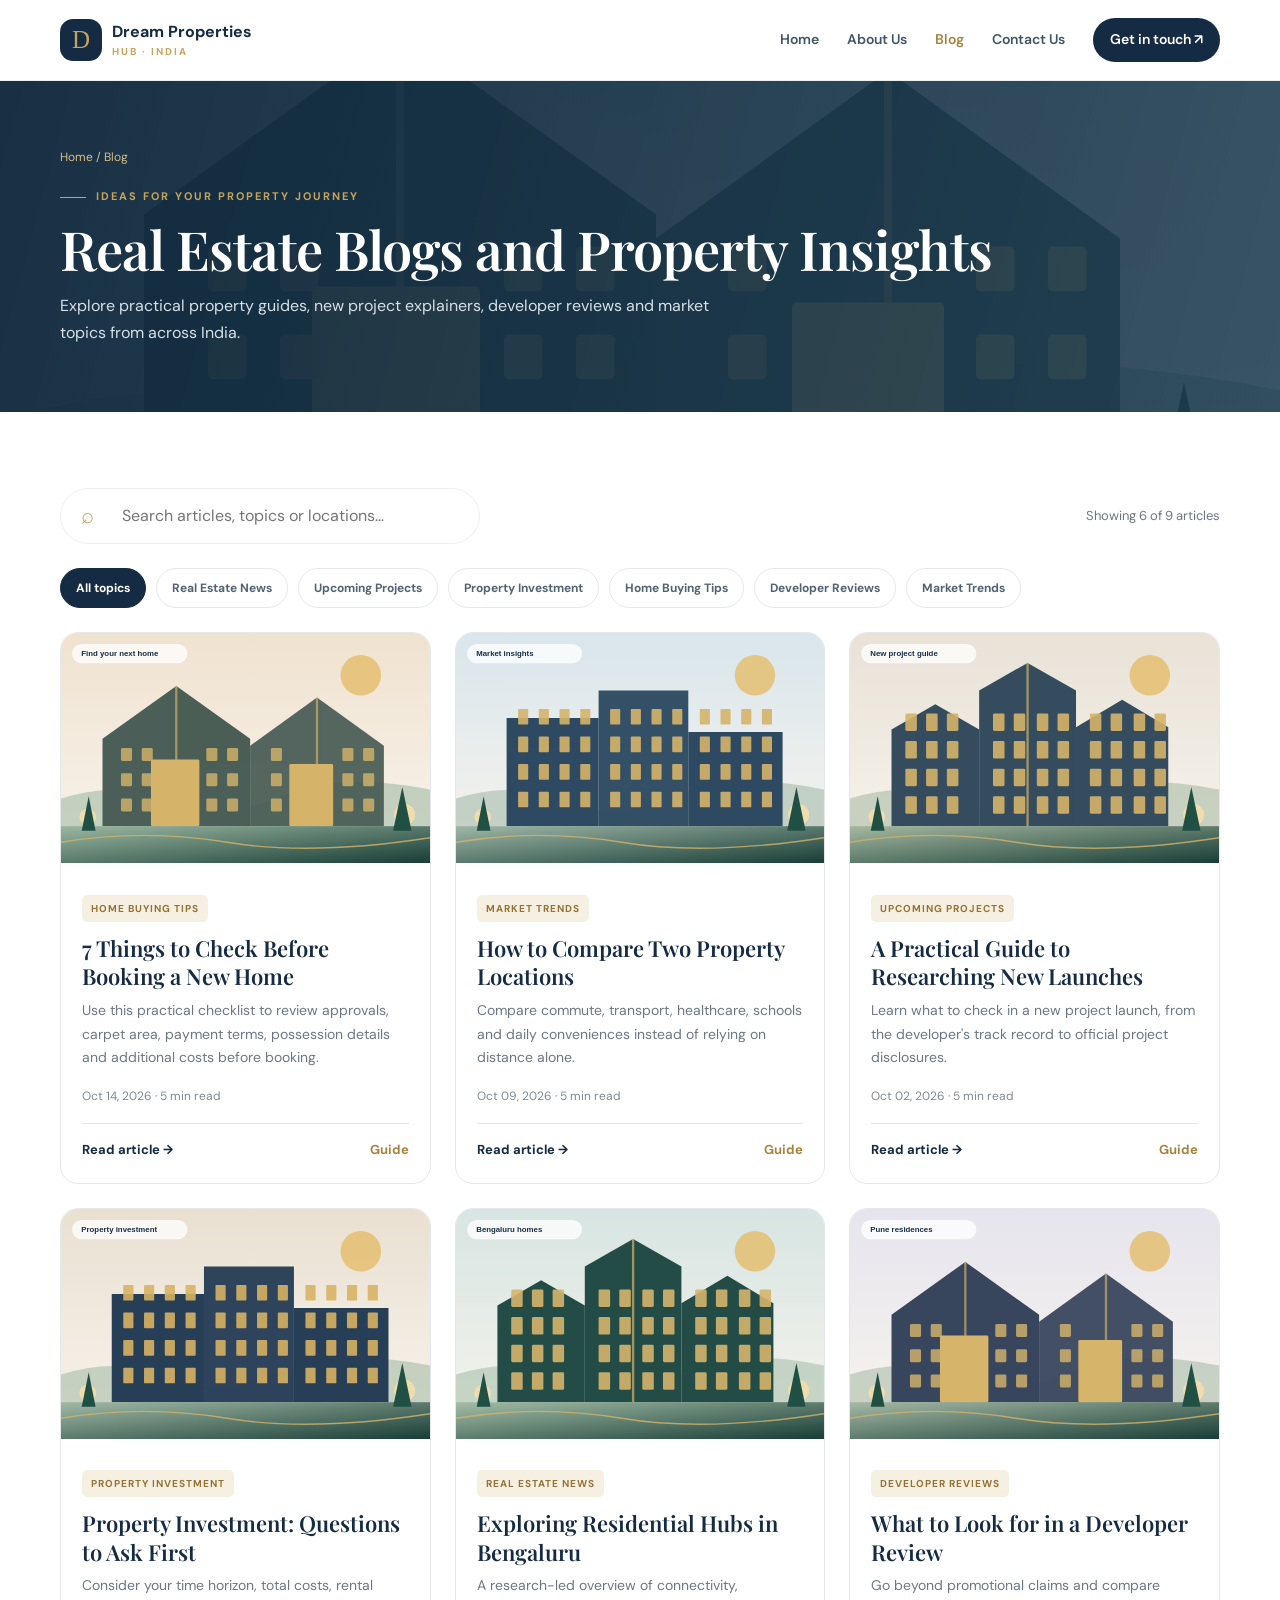
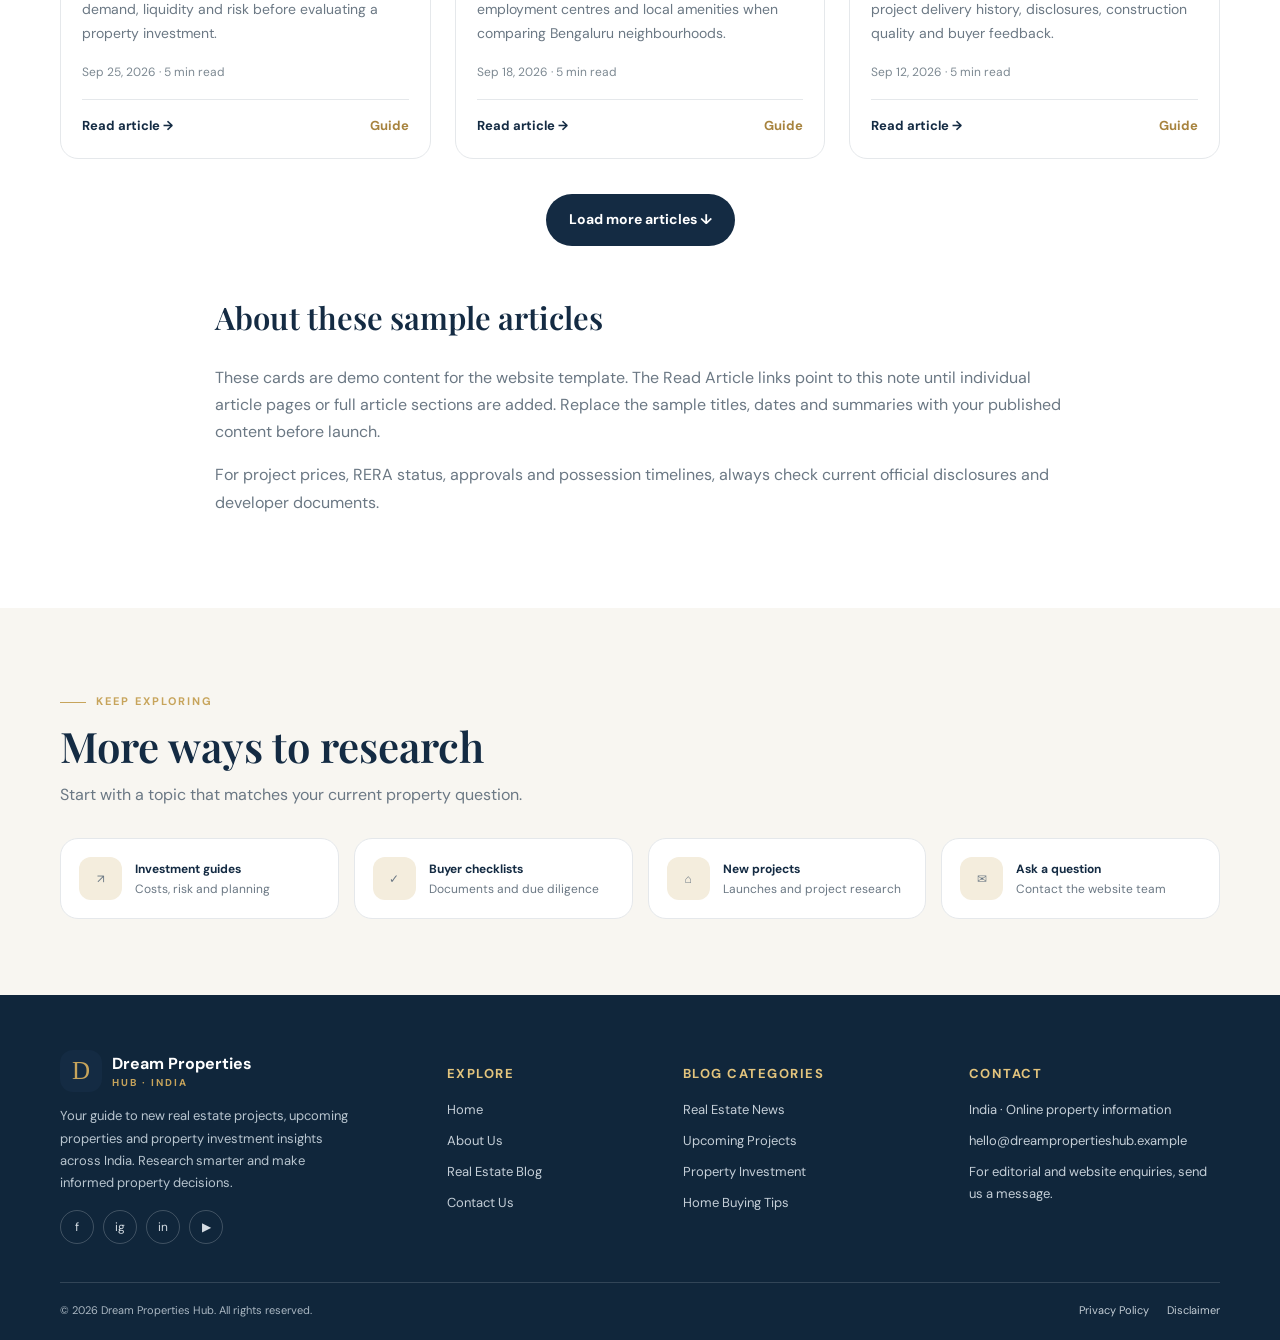
==== blogs.html @ 72b755d3 "Add files via upload" ====
<!doctype html><html lang="en"><head><meta charset="utf-8"><meta name="viewport" content="width=device-width, initial-scale=1"><title>Real Estate Blogs and Property Insights | Dream Properties Hub</title><meta name="description" content="Read real estate blogs on upcoming projects, property investment, home buying, developer reviews and market trends in India."><link rel="canonical" href="https://www.example.com/blogs.html"><meta property="og:type" content="website"><meta property="og:site_name" content="Dream Properties Hub"><meta property="og:title" content="Real Estate Blogs and Property Insights | Dream Properties Hub"><meta property="og:description" content="Read real estate blogs on upcoming projects, property investment, home buying, developer reviews and market trends in India."><meta property="og:url" content="https://www.example.com/blogs.html"><meta property="og:image" content="https://www.example.com/assets/images/city-skyline.svg"><meta name="theme-color" content="#142b43"><link rel="stylesheet" href="assets/css/style.css"><script src="assets/js/main.js" defer></script><script type="application/ld+json">{"@context":"https://schema.org","@type":"Organization","name":"Dream Properties Hub","url":"https://www.example.com/","description":"Real estate projects and property insights across India."}</script></head><body><header class="site-header"><div class="container nav-wrap"><a class="brand" href="index.html" aria-label="Dream Properties Hub home"><span class="brand-mark">D</span><span>Dream Properties <small>HUB · INDIA</small></span></a><button class="menu-toggle" type="button" aria-label="Open navigation menu" aria-expanded="false">&#9776;</button><nav class="nav-links" aria-label="Main navigation"><a href="index.html" >Home</a><a href="about.html" >About Us</a><a href="blogs.html" class="active" aria-current="page">Blog</a><a href="contact.html" >Contact Us</a><a class="nav-cta" href="contact.html">Get in touch ↗</a></nav></div></header><main><section class="page-hero"><div class="container"><div class="breadcrumb">Home / Blog</div><span class="eyebrow">Ideas for your property journey</span><h1>Real Estate Blogs and Property Insights</h1><p>Explore practical property guides, new project explainers, developer reviews and market topics from across India.</p></div></section><section class="section"><div class="container"><div class="blog-tools"><form class="search-box" role="search" onsubmit="return false"><span class="search-icon">⌕</span><input type="search" data-blog-search aria-label="Search blog articles" placeholder="Search articles, topics or locations…"></form><span class="result-count" data-result-count>Showing articles</span></div><div class="filter-row" aria-label="Filter articles by category"><button class="filter-btn active" type="button" data-category-filter="All" aria-pressed="true">All topics</button><button class="filter-btn" type="button" data-category-filter="Real Estate News">Real Estate News</button><button class="filter-btn" type="button" data-category-filter="Upcoming Projects">Upcoming Projects</button><button class="filter-btn" type="button" data-category-filter="Property Investment">Property Investment</button><button class="filter-btn" type="button" data-category-filter="Home Buying Tips">Home Buying Tips</button><button class="filter-btn" type="button" data-category-filter="Developer Reviews">Developer Reviews</button><button class="filter-btn" type="button" data-category-filter="Market Trends">Market Trends</button></div><div class="grid grid-3" data-blog-grid><article class="blog-card" data-blog-card data-category="Home Buying Tips" data-search="7 things to check before booking a new home use this practical checklist to review approvals, carpet area, payment terms, possession details and additional costs before booking. home buying tips home buying approvals carpet area booking checklist"><img src="assets/images/home-buying.svg" alt="7 Things to Check Before Booking a New Home" loading="lazy"><div class="card-body"><span class="tag">Home Buying Tips</span><h3>7 Things to Check Before Booking a New Home</h3><p>Use this practical checklist to review approvals, carpet area, payment terms, possession details and additional costs before booking.</p><div class="meta">Oct 14, 2026 · 5 min read</div><div class="card-foot"><a href="#article-note">Read article →</a><span class="price">Guide</span></div></div></article><article class="blog-card" data-blog-card data-category="Market Trends" data-search="how to compare two property locations compare commute, transport, healthcare, schools and daily conveniences instead of relying on distance alone. market trends compare property locations commute infrastructure market trends"><img src="assets/images/market-trends.svg" alt="How to Compare Two Property Locations" loading="lazy"><div class="card-body"><span class="tag">Market Trends</span><h3>How to Compare Two Property Locations</h3><p>Compare commute, transport, healthcare, schools and daily conveniences instead of relying on distance alone.</p><div class="meta">Oct 09, 2026 · 5 min read</div><div class="card-foot"><a href="#article-note">Read article →</a><span class="price">Guide</span></div></div></article><article class="blog-card" data-blog-card data-category="Upcoming Projects" data-search="a practical guide to researching new launches learn what to check in a new project launch, from the developer's track record to official project disclosures. upcoming projects upcoming projects new launch developer official disclosures"><img src="assets/images/project-guide.svg" alt="A Practical Guide to Researching New Launches" loading="lazy"><div class="card-body"><span class="tag">Upcoming Projects</span><h3>A Practical Guide to Researching New Launches</h3><p>Learn what to check in a new project launch, from the developer's track record to official project disclosures.</p><div class="meta">Oct 02, 2026 · 5 min read</div><div class="card-foot"><a href="#article-note">Read article →</a><span class="price">Guide</span></div></div></article><article class="blog-card" data-blog-card data-category="Property Investment" data-search="property investment: questions to ask first consider your time horizon, total costs, rental demand, liquidity and risk before evaluating a property investment. property investment property investment rental demand liquidity risk costs"><img src="assets/images/investment-tower.svg" alt="Property Investment: Questions to Ask First" loading="lazy"><div class="card-body"><span class="tag">Property Investment</span><h3>Property Investment: Questions to Ask First</h3><p>Consider your time horizon, total costs, rental demand, liquidity and risk before evaluating a property investment.</p><div class="meta">Sep 25, 2026 · 5 min read</div><div class="card-foot"><a href="#article-note">Read article →</a><span class="price">Guide</span></div></div></article><article class="blog-card" data-blog-card data-category="Real Estate News" data-search="exploring residential hubs in bengaluru a research-led overview of connectivity, employment centres and local amenities when comparing bengaluru neighbourhoods. real estate news bengaluru bangalore residential hubs connectivity"><img src="assets/images/bangalore-homes.svg" alt="Exploring Residential Hubs in Bengaluru" loading="lazy"><div class="card-body"><span class="tag">Real Estate News</span><h3>Exploring Residential Hubs in Bengaluru</h3><p>A research-led overview of connectivity, employment centres and local amenities when comparing Bengaluru neighbourhoods.</p><div class="meta">Sep 18, 2026 · 5 min read</div><div class="card-foot"><a href="#article-note">Read article →</a><span class="price">Guide</span></div></div></article><article class="blog-card" data-blog-card data-category="Developer Reviews" data-search="what to look for in a developer review go beyond promotional claims and compare project delivery history, disclosures, construction quality and buyer feedback. developer reviews developer reviews delivery history disclosures construction quality"><img src="assets/images/pune-residences.svg" alt="What to Look for in a Developer Review" loading="lazy"><div class="card-body"><span class="tag">Developer Reviews</span><h3>What to Look for in a Developer Review</h3><p>Go beyond promotional claims and compare project delivery history, disclosures, construction quality and buyer feedback.</p><div class="meta">Sep 12, 2026 · 5 min read</div><div class="card-foot"><a href="#article-note">Read article →</a><span class="price">Guide</span></div></div></article><article class="blog-card" data-blog-card data-category="Real Estate News" data-search="understanding gurugram's new project corridors review road links, public transport plans, social infrastructure and current development before shortlisting an area. real estate news gurugram gurgaon project corridors road links"><img src="assets/images/gurgaon-skyline.svg" alt="Understanding Gurugram's New Project Corridors" loading="lazy"><div class="card-body"><span class="tag">Real Estate News</span><h3>Understanding Gurugram's New Project Corridors</h3><p>Review road links, public transport plans, social infrastructure and current development before shortlisting an area.</p><div class="meta">Sep 04, 2026 · 5 min read</div><div class="card-foot"><a href="#article-note">Read article →</a><span class="price">Guide</span></div></div></article><article class="blog-card" data-blog-card data-category="Home Buying Tips" data-search="rera and property documents: a beginner's guide understand why official registrations and document checks matter, and where to verify project-specific information. home buying tips rera property documents registration verification"><img src="assets/images/city-skyline.svg" alt="RERA and Property Documents: A Beginner's Guide" loading="lazy"><div class="card-body"><span class="tag">Home Buying Tips</span><h3>RERA and Property Documents: A Beginner's Guide</h3><p>Understand why official registrations and document checks matter, and where to verify project-specific information.</p><div class="meta">Aug 28, 2026 · 5 min read</div><div class="card-foot"><a href="#article-note">Read article →</a><span class="price">Guide</span></div></div></article><article class="blog-card" data-blog-card data-category="Property Investment" data-search="apartments, villas or plots: how to compare compare maintenance, construction responsibilities, approvals, timelines and your preferred way of living. property investment apartments villas plots compare property"><img src="assets/images/modern-villa.svg" alt="Apartments, Villas or Plots: How to Compare" loading="lazy"><div class="card-body"><span class="tag">Property Investment</span><h3>Apartments, Villas or Plots: How to Compare</h3><p>Compare maintenance, construction responsibilities, approvals, timelines and your preferred way of living.</p><div class="meta">Aug 20, 2026 · 5 min read</div><div class="card-foot"><a href="#article-note">Read article →</a><span class="price">Guide</span></div></div></article><div class="no-results" data-no-results hidden><h3>No articles found</h3><p>Try another search phrase or choose a different category.</p></div></div><div class="load-wrap"><button class="btn btn-navy" type="button" data-load-more>Load more articles ↓</button></div><div id="article-note" class="prose" style="margin:50px auto 0"><h2>About these sample articles</h2><p>These cards are demo content for the website template. The Read Article links point to this note until individual article pages or full article sections are added. Replace the sample titles, dates and summaries with your published content before launch.</p><p>For project prices, RERA status, approvals and possession timelines, always check current official disclosures and developer documents.</p></div></div></section><section class="section section-soft"><div class="container"><div class="section-head"><div><span class="eyebrow">Keep exploring</span><h2>More ways to research</h2><p>Start with a topic that matches your current property question.</p></div></div><div class="location-grid"><a class="location-card" href="blogs.html?q=investment"><span class="location-icon">↗</span><span><strong>Investment guides</strong><span>Costs, risk and planning</span></span></a><a class="location-card" href="blogs.html?q=RERA"><span class="location-icon">✓</span><span><strong>Buyer checklists</strong><span>Documents and due diligence</span></span></a><a class="location-card" href="blogs.html?q=projects"><span class="location-icon">⌂</span><span><strong>New projects</strong><span>Launches and project research</span></span></a><a class="location-card" href="contact.html"><span class="location-icon">✉</span><span><strong>Ask a question</strong><span>Contact the website team</span></span></a></div></div></section><script type="application/ld+json">{"@context":"https://schema.org","@type":"Blog","name":"Dream Properties Hub Blog","url":"https://www.example.com/blogs.html","description":"Real estate blogs and property insights for India."}</script></main><footer class="site-footer"><div class="container"><div class="footer-grid"><div><a class="brand footer-brand" href="index.html"><span class="brand-mark">D</span><span>Dream Properties <small>HUB · INDIA</small></span></a><p class="footer-about">Your guide to new real estate projects, upcoming properties and property investment insights across India. Research smarter and make informed property decisions.</p><div class="socials"><a href="https://www.facebook.com/" aria-label="Facebook">f</a><a href="https://www.instagram.com/" aria-label="Instagram">ig</a><a href="https://www.linkedin.com/" aria-label="LinkedIn">in</a><a href="https://www.youtube.com/" aria-label="YouTube">▶</a></div></div><div class="footer-col"><h3>Explore</h3><a href="index.html">Home</a><a href="about.html">About Us</a><a href="blogs.html">Real Estate Blog</a><a href="contact.html">Contact Us</a></div><div class="footer-col"><h3>Blog Categories</h3><a href="blogs.html?category=Real%20Estate%20News">Real Estate News</a><a href="blogs.html?category=Upcoming%20Projects">Upcoming Projects</a><a href="blogs.html?category=Property%20Investment">Property Investment</a><a href="blogs.html?category=Home%20Buying%20Tips">Home Buying Tips</a></div><div class="footer-col"><h3>Contact</h3><p>India · Online property information</p><a href="mailto:hello@dreampropertieshub.example">hello@dreampropertieshub.example</a><p>For editorial and website enquiries, send us a message.</p></div></div><div class="footer-bottom"><span>© <span data-year>2026</span> Dream Properties Hub. All rights reserved.</span><div class="legal-links"><a href="#" data-placeholder-link>Privacy Policy</a><a href="#" data-placeholder-link>Disclaimer</a></div></div></div></footer></body></html>
---- assets/css/style.css ----
@import url('https://fonts.googleapis.com/css2?family=DM+Sans:wght@400;500;600;700&family=Playfair+Display:wght@500;600;700&display=swap');
:root{--navy:#142b43;--gold:#c7a45b;--ink:#263746;--muted:#6b7884;--cream:#f8f6f1;--line:#e5e8eb;--shadow:0 18px 50px rgba(20,43,67,.09);--radius:18px}
*{box-sizing:border-box}html{scroll-behavior:smooth}body{margin:0;font-family:"DM Sans",Arial,sans-serif;color:var(--ink);line-height:1.7}a{color:inherit;text-decoration:none}button,input,textarea{font:inherit}.container{width:min(1160px,calc(100% - 40px));margin:auto}
.site-header{position:sticky;top:0;z-index:20;background:rgba(255,255,255,.97);border-bottom:1px solid #edf0f1}.nav-wrap{min-height:80px;display:flex;align-items:center;justify-content:space-between;gap:20px}.brand{display:flex;align-items:center;gap:10px;color:var(--navy);font-weight:700;line-height:1.1}.brand-mark{width:42px;height:42px;border-radius:13px;background:var(--navy);display:grid;place-items:center;color:var(--gold);font:25px Georgia}.brand small{display:block;font-size:10px;letter-spacing:2px;color:var(--gold);margin-top:5px}.nav-links{display:flex;align-items:center;gap:28px}.nav-links a{font-size:14px;font-weight:600;color:#425466}.nav-links a:hover,.nav-links a.active{color:#a7833e}.nav-links .nav-cta{padding:10px 17px;border-radius:30px;background:var(--navy);color:#fff}.menu-toggle{display:none;border:0;background:transparent;color:var(--navy);font-size:26px}
.hero{background:linear-gradient(105deg,rgba(13,34,53,.94),rgba(20,43,67,.72)),url('../images/city-skyline.svg') center/cover;color:#fff;padding:100px 0 90px;position:relative;overflow:hidden}.hero-content{max-width:720px}.eyebrow{display:inline-flex;gap:10px;color:var(--gold);text-transform:uppercase;letter-spacing:2px;font-size:11px;font-weight:700}.eyebrow:before{content:"";width:26px;height:1px;background:currentColor;margin-top:10px}.hero h1,.page-hero h1{font:600 clamp(40px,6vw,68px)/1.1 "Playfair Display",Georgia,serif;letter-spacing:-1px;margin:20px 0}.hero h1 span{color:#e4c681}.hero p{max-width:610px;color:#e0e6eb;font-size:17px;margin-bottom:28px}.btn{display:inline-flex;align-items:center;justify-content:center;gap:9px;border:1px solid transparent;border-radius:30px;padding:13px 22px;font-weight:700;font-size:14px;cursor:pointer;transition:.2s}.btn:hover{transform:translateY(-2px)}.btn-gold{background:var(--gold);color:#152b40}.btn-outline{border-color:#ffffff77;color:white;margin-left:10px}.btn-navy{background:var(--navy);color:#fff}.search-panel{margin-top:-28px;position:relative}.search-box{display:flex;align-items:center;gap:12px;background:white;border-radius:16px;padding:13px;box-shadow:var(--shadow);border:1px solid #edf0f1}.search-icon{font-size:22px;color:var(--gold);padding:0 8px}.search-box input{border:0;outline:0;min-width:0;flex:1;padding:9px}.section{padding:76px 0}.section-soft{background:var(--cream)}.section-head{display:flex;justify-content:space-between;align-items:end;gap:24px;margin-bottom:30px}.section-head h2,.section-title{font:600 clamp(29px,4vw,42px)/1.2 "Playfair Display",Georgia,serif;color:var(--navy);margin:10px 0}.section-head p{max-width:520px;color:var(--muted);margin:0}.text-link{font-weight:700;color:#a7833e;font-size:14px;white-space:nowrap}.grid{display:grid;gap:24px}.grid-3{grid-template-columns:repeat(3,minmax(0,1fr))}.project-card,.blog-card,.location-card{border:1px solid var(--line);border-radius:var(--radius);overflow:hidden;background:white;transition:.25s}.project-card:hover,.blog-card:hover,.location-card:hover{transform:translateY(-5px);box-shadow:var(--shadow)}.project-card img,.blog-card img{width:100%;aspect-ratio:16/10;object-fit:cover}.card-body{padding:21px}.tag{display:inline-block;font-size:10px;letter-spacing:1px;text-transform:uppercase;color:#947235;background:#f6f0e2;padding:5px 9px;border-radius:5px;font-weight:700}.card-body h3{font:600 22px/1.3 "Playfair Display",Georgia,serif;color:var(--navy);margin:12px 0 8px}.card-body p{color:var(--muted);font-size:14px;margin:0 0 16px}.meta{display:flex;gap:12px;flex-wrap:wrap;font-size:12px;color:#7d8992}.card-foot{display:flex;align-items:center;justify-content:space-between;gap:12px;border-top:1px solid var(--line);padding-top:15px;margin-top:17px}.card-foot a{font-size:13px;font-weight:700;color:var(--navy)}.price{color:#a7833e;font-weight:700;font-size:13px}.intro-grid{display:grid;grid-template-columns:1fr 1fr;gap:60px;align-items:center}.intro-art{position:relative}.intro-art img{border-radius:22px;box-shadow:var(--shadow);width:100%}.stat-card{position:absolute;bottom:20px;left:-16px;background:white;border-radius:14px;padding:16px 20px;box-shadow:var(--shadow);color:var(--navy)}.stat-card strong{display:block;font:600 24px "Playfair Display",Georgia,serif}.stat-card span{font-size:12px;color:var(--muted)}.intro-copy p,.prose p{color:var(--muted)}.check-list{list-style:none;padding:0;margin:22px 0}.check-list li{padding:7px 0 7px 28px;position:relative}.check-list li:before{content:"✓";position:absolute;left:0;color:#b28b43;font-weight:800}.location-grid{display:grid;grid-template-columns:repeat(4,minmax(0,1fr));gap:15px}.location-card{padding:18px;display:flex;align-items:center;gap:13px}.location-icon{width:43px;height:43px;display:grid;place-items:center;background:#f4eddd;color:#9b7837;border-radius:12px;font-size:20px;flex-shrink:0}.location-card strong{display:block;color:var(--navy)}.location-card span{font-size:12px;color:var(--muted)}.tip-panel{background:var(--navy);border-radius:22px;padding:40px;color:white;display:grid;grid-template-columns:.8fr 1.2fr;gap:35px;align-items:center}.tip-panel h2{font:600 34px/1.2 "Playfair Display",Georgia,serif;margin:14px 0}.tip-panel p{color:#c9d2db}.tip-list{display:grid;grid-template-columns:1fr 1fr;gap:16px}.tip-item{padding:17px;border:1px solid #ffffff26;border-radius:13px}.tip-item strong{display:block;color:#e7ca88;margin-bottom:4px}.tip-item span{font-size:13px;color:#d5dde4}.newsletter{background:#f3efe5;padding:40px;border-radius:22px;display:flex;align-items:center;justify-content:space-between;gap:28px}.newsletter h2{font:600 31px "Playfair Display",Georgia,serif;color:var(--navy);margin:0 0 8px}.newsletter p{margin:0;color:var(--muted)}.newsletter-form{display:flex;gap:10px;min-width:min(430px,100%);flex-wrap:wrap}.newsletter-form input{min-width:0;flex:1;border:1px solid #dce0e2;border-radius:30px;padding:13px 17px}.page-hero{background:linear-gradient(105deg,rgba(16,40,61,.96),rgba(25,57,77,.85)),url('../images/modern-villa.svg') center/cover;color:white;padding:66px 0}.page-hero h1{font-size:clamp(36px,5vw,54px);margin:13px 0}.page-hero p{color:#d7e0e6;max-width:650px;margin:0}.breadcrumb{font-size:12px;color:#d3bd88;margin-bottom:12px}.prose{max-width:850px}.prose h2{font:600 31px "Playfair Display",Georgia,serif;color:var(--navy);margin-top:35px}.mission-grid{display:grid;grid-template-columns:1fr 1fr;gap:22px}.mission-card{padding:30px;border:1px solid var(--line);border-radius:18px}.mission-card .number{font:600 38px "Playfair Display",Georgia,serif;color:var(--gold)}.mission-card h3{color:var(--navy);margin:8px 0}.mission-card p{color:var(--muted);margin:0}.filter-row{display:flex;gap:10px;flex-wrap:wrap;margin:24px 0}.filter-btn{border:1px solid var(--line);background:white;border-radius:24px;padding:9px 15px;font-size:12px;font-weight:700;color:#536371;cursor:pointer}.filter-btn.active,.filter-btn:hover{background:var(--navy);border-color:var(--navy);color:white}.blog-tools{display:flex;gap:15px;align-items:center;justify-content:space-between;flex-wrap:wrap}.blog-tools .search-box{box-shadow:none;border-radius:30px;max-width:420px;flex:1;padding:5px 12px}.blog-tools .search-box input{padding:8px}.result-count{font-size:13px;color:var(--muted)}.no-results{grid-column:1/-1;text-align:center;padding:45px 20px;background:var(--cream);border-radius:16px;color:var(--muted)}.load-wrap{text-align:center;margin-top:35px}.contact-grid{display:grid;grid-template-columns:.8fr 1.2fr;gap:55px;align-items:start}.contact-info{background:var(--navy);color:white;padding:30px;border-radius:20px}.contact-info h2{font:600 29px "Playfair Display",Georgia,serif}.contact-info p{color:#d0d9e0}.contact-detail{display:flex;gap:14px;padding:17px 0;border-bottom:1px solid #ffffff24}.contact-detail b{display:block;color:#e4c681;font-size:12px;text-transform:uppercase;letter-spacing:1px}.contact-detail span,.contact-detail a{font-size:14px;color:#f2f4f6}.form-grid{display:grid;grid-template-columns:1fr 1fr;gap:18px}.field{display:flex;flex-direction:column;gap:7px;margin-bottom:18px}.field label{font-size:13px;font-weight:700;color:var(--navy)}.field input,.field textarea{width:100%;padding:13px 15px;border:1px solid #dce2e5;border-radius:10px;outline:none}.field input:focus,.field textarea:focus{border-color:var(--gold)}.field textarea{min-height:145px;resize:vertical}.form-note{font-size:12px;color:var(--muted)}.form-status{display:none;margin-top:14px;padding:12px 15px;border-radius:10px;font-size:14px}.form-status.show{display:block;background:#eef7ef;color:#28643c}.form-status.error{background:#fff0ed;color:#9a3425}.site-footer{background:#10263b;color:#d4dce3;padding:55px 0 20px}.footer-grid{display:grid;grid-template-columns:1.4fr .8fr 1fr 1fr;gap:35px}.footer-brand{color:white}.footer-about{font-size:13px;color:#b8c5cf;max-width:300px}.footer-col h3{font-size:13px;color:#e3c47d;text-transform:uppercase;letter-spacing:1.5px}.footer-col a,.footer-col p{display:block;font-size:13px;color:#c4ced7;margin:9px 0}.footer-col a:hover{color:#e3c47d}.socials{display:flex;gap:9px;margin-top:16px}.socials a{border:1px solid #ffffff33;border-radius:50%;width:34px;height:34px;display:grid;place-items:center;font-size:12px}.footer-bottom{border-top:1px solid #ffffff24;margin-top:38px;padding-top:18px;display:flex;justify-content:space-between;gap:20px;font-size:11px;color:#aab7c2}.legal-links{display:flex;gap:18px}.legal-links a{color:#c3cdd5}
@media(max-width:900px){.grid-3{grid-template-columns:repeat(2,minmax(0,1fr))}.location-grid{grid-template-columns:repeat(2,minmax(0,1fr))}.intro-grid{gap:32px}.footer-grid{grid-template-columns:1fr 1fr}.tip-panel{grid-template-columns:1fr}.newsletter{align-items:flex-start;flex-direction:column}.newsletter-form{min-width:0;width:100%}}
@media(max-width:680px){.container{width:calc(100% - 30px)}.nav-wrap{min-height:70px}.menu-toggle{display:block}.nav-links{display:none;position:absolute;top:69px;left:0;right:0;background:white;padding:15px 22px 20px;flex-direction:column;align-items:stretch;gap:0;box-shadow:0 15px 25px #142b4314}.nav-links.open{display:flex}.nav-links a{padding:12px 4px}.nav-links .nav-cta{text-align:center;margin-top:6px}.hero{padding:70px 0}.hero h1{font-size:42px}.hero p{font-size:15px}.hero-actions{display:flex;flex-direction:column;align-items:flex-start;gap:10px}.btn-outline{margin:0}.search-box{gap:4px}.search-box .btn{padding:10px 13px;font-size:12px}.section{padding:53px 0}.section-head{display:block}.section-head .text-link{display:inline-block;margin-top:12px}.grid-3,.location-grid{grid-template-columns:1fr}.intro-grid,.contact-grid{grid-template-columns:1fr;gap:32px}.stat-card{left:10px}.tip-panel{padding:26px}.tip-list{grid-template-columns:1fr}.newsletter{padding:26px}.newsletter-form{flex-direction:column}.newsletter-form .btn{width:100%}.page-hero{padding:48px 0}.mission-grid,.form-grid{grid-template-columns:1fr}.footer-grid{grid-template-columns:1fr;gap:22px}.footer-bottom{flex-direction:column}.blog-tools{align-items:stretch}.blog-tools .search-box{max-width:none;flex:auto}.card-body{padding:18px}}
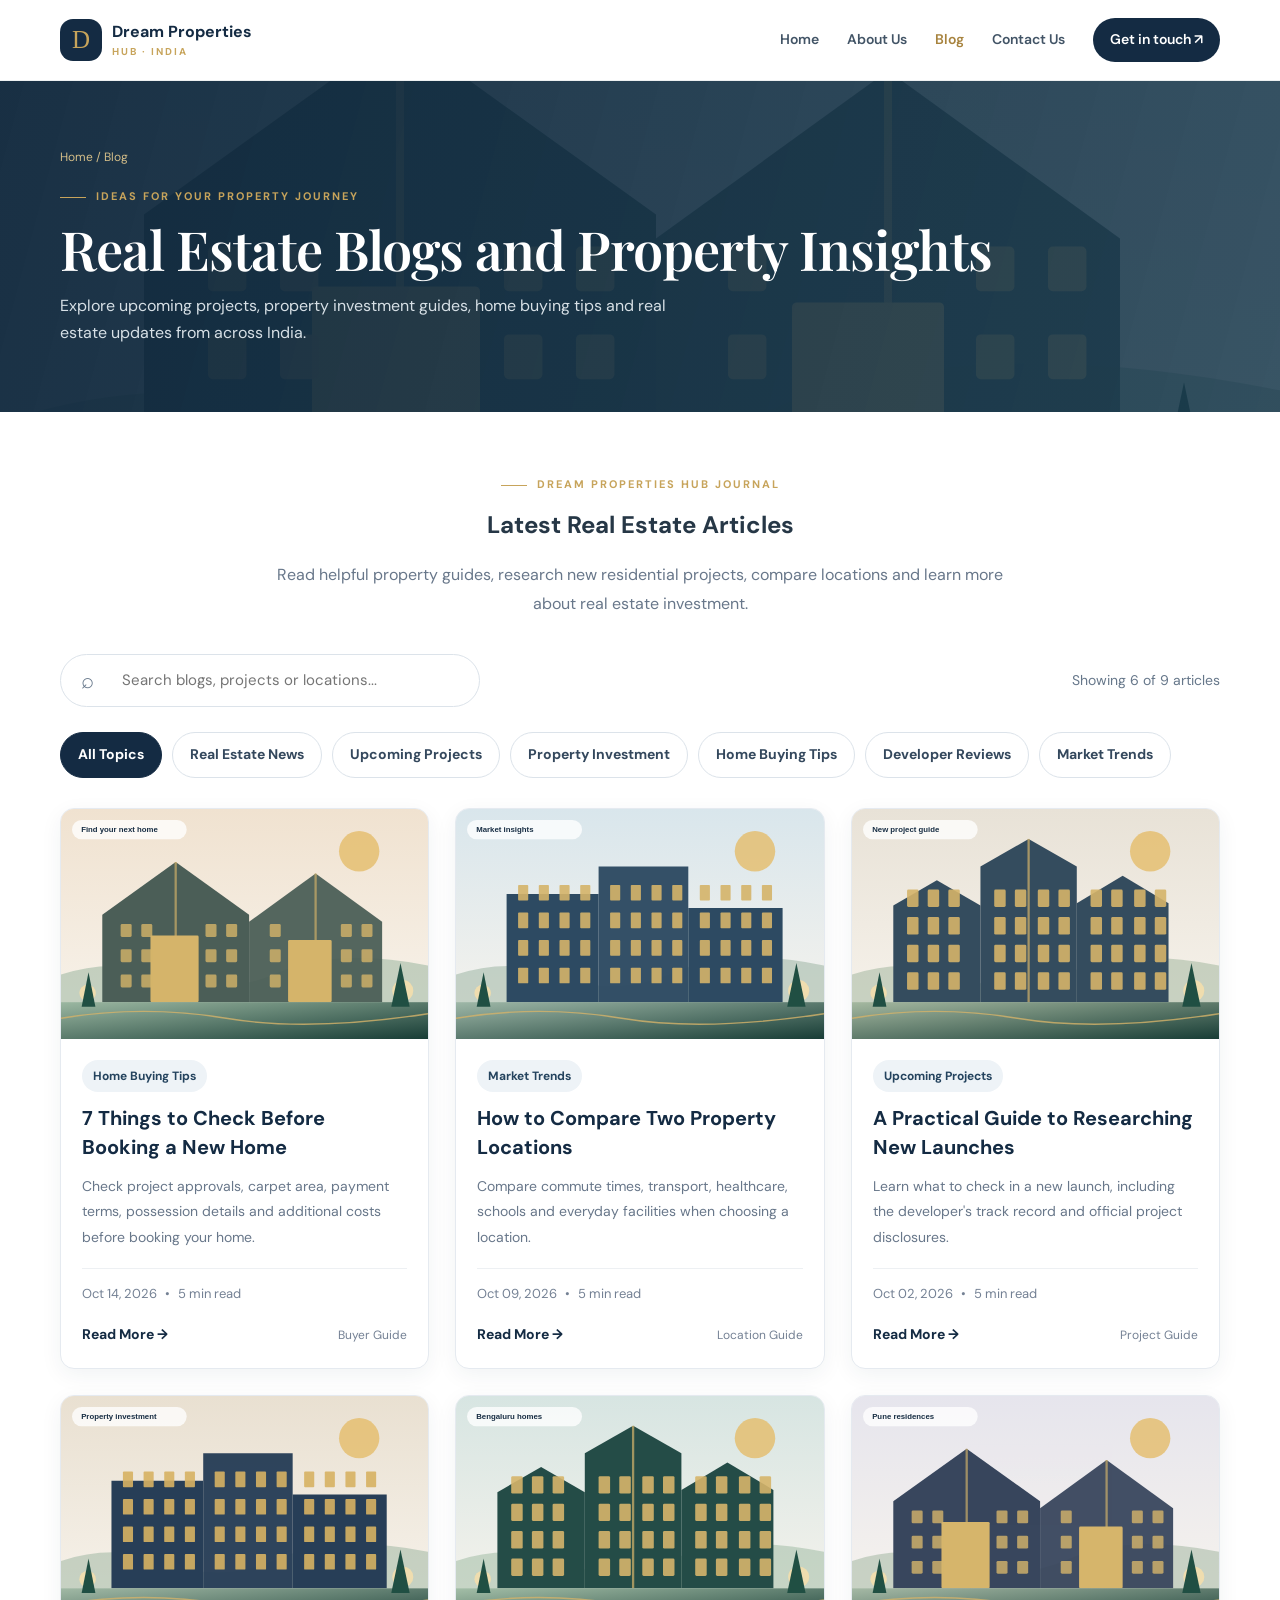
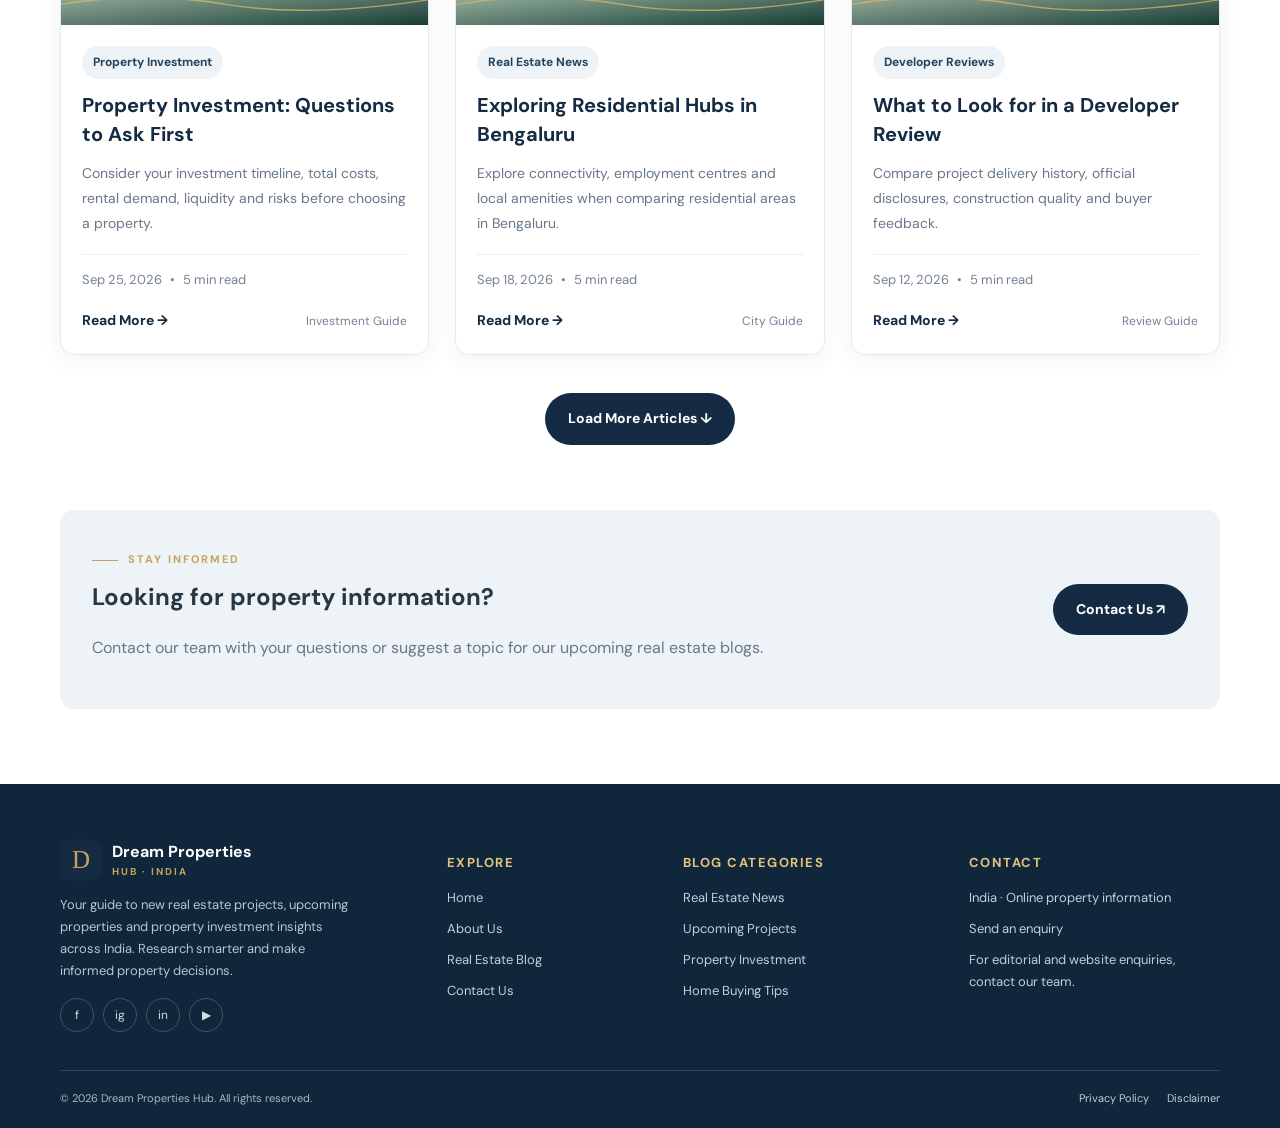
==== commit 8240d458: "Update blogs.html" ====
--- a/blogs.html
+++ b/blogs.html
@@ -1 +1,1023 @@
-<!doctype html><html lang="en"><head><meta charset="utf-8"><meta name="viewport" content="width=device-width, initial-scale=1"><title>Real Estate Blogs and Property Insights | Dream Properties Hub</title><meta name="description" content="Read real estate blogs on upcoming projects, property investment, home buying, developer reviews and market trends in India."><link rel="canonical" href="https://www.example.com/blogs.html"><meta property="og:type" content="website"><meta property="og:site_name" content="Dream Properties Hub"><meta property="og:title" content="Real Estate Blogs and Property Insights | Dream Properties Hub"><meta property="og:description" content="Read real estate blogs on upcoming projects, property investment, home buying, developer reviews and market trends in India."><meta property="og:url" content="https://www.example.com/blogs.html"><meta property="og:image" content="https://www.example.com/assets/images/city-skyline.svg"><meta name="theme-color" content="#142b43"><link rel="stylesheet" href="assets/css/style.css"><script src="assets/js/main.js" defer></script><script type="application/ld+json">{"@context":"https://schema.org","@type":"Organization","name":"Dream Properties Hub","url":"https://www.example.com/","description":"Real estate projects and property insights across India."}</script></head><body><header class="site-header"><div class="container nav-wrap"><a class="brand" href="index.html" aria-label="Dream Properties Hub home"><span class="brand-mark">D</span><span>Dream Properties <small>HUB · INDIA</small></span></a><button class="menu-toggle" type="button" aria-label="Open navigation menu" aria-expanded="false">&#9776;</button><nav class="nav-links" aria-label="Main navigation"><a href="index.html" >Home</a><a href="about.html" >About Us</a><a href="blogs.html" class="active" aria-current="page">Blog</a><a href="contact.html" >Contact Us</a><a class="nav-cta" href="contact.html">Get in touch ↗</a></nav></div></header><main><section class="page-hero"><div class="container"><div class="breadcrumb">Home / Blog</div><span class="eyebrow">Ideas for your property journey</span><h1>Real Estate Blogs and Property Insights</h1><p>Explore practical property guides, new project explainers, developer reviews and market topics from across India.</p></div></section><section class="section"><div class="container"><div class="blog-tools"><form class="search-box" role="search" onsubmit="return false"><span class="search-icon">⌕</span><input type="search" data-blog-search aria-label="Search blog articles" placeholder="Search articles, topics or locations…"></form><span class="result-count" data-result-count>Showing articles</span></div><div class="filter-row" aria-label="Filter articles by category"><button class="filter-btn active" type="button" data-category-filter="All" aria-pressed="true">All topics</button><button class="filter-btn" type="button" data-category-filter="Real Estate News">Real Estate News</button><button class="filter-btn" type="button" data-category-filter="Upcoming Projects">Upcoming Projects</button><button class="filter-btn" type="button" data-category-filter="Property Investment">Property Investment</button><button class="filter-btn" type="button" data-category-filter="Home Buying Tips">Home Buying Tips</button><button class="filter-btn" type="button" data-category-filter="Developer Reviews">Developer Reviews</button><button class="filter-btn" type="button" data-category-filter="Market Trends">Market Trends</button></div><div class="grid grid-3" data-blog-grid><article class="blog-card" data-blog-card data-category="Home Buying Tips" data-search="7 things to check before booking a new home use this practical checklist to review approvals, carpet area, payment terms, possession details and additional costs before booking. home buying tips home buying approvals carpet area booking checklist"><img src="assets/images/home-buying.svg" alt="7 Things to Check Before Booking a New Home" loading="lazy"><div class="card-body"><span class="tag">Home Buying Tips</span><h3>7 Things to Check Before Booking a New Home</h3><p>Use this practical checklist to review approvals, carpet area, payment terms, possession details and additional costs before booking.</p><div class="meta">Oct 14, 2026 · 5 min read</div><div class="card-foot"><a href="#article-note">Read article →</a><span class="price">Guide</span></div></div></article><article class="blog-card" data-blog-card data-category="Market Trends" data-search="how to compare two property locations compare commute, transport, healthcare, schools and daily conveniences instead of relying on distance alone. market trends compare property locations commute infrastructure market trends"><img src="assets/images/market-trends.svg" alt="How to Compare Two Property Locations" loading="lazy"><div class="card-body"><span class="tag">Market Trends</span><h3>How to Compare Two Property Locations</h3><p>Compare commute, transport, healthcare, schools and daily conveniences instead of relying on distance alone.</p><div class="meta">Oct 09, 2026 · 5 min read</div><div class="card-foot"><a href="#article-note">Read article →</a><span class="price">Guide</span></div></div></article><article class="blog-card" data-blog-card data-category="Upcoming Projects" data-search="a practical guide to researching new launches learn what to check in a new project launch, from the developer's track record to official project disclosures. upcoming projects upcoming projects new launch developer official disclosures"><img src="assets/images/project-guide.svg" alt="A Practical Guide to Researching New Launches" loading="lazy"><div class="card-body"><span class="tag">Upcoming Projects</span><h3>A Practical Guide to Researching New Launches</h3><p>Learn what to check in a new project launch, from the developer's track record to official project disclosures.</p><div class="meta">Oct 02, 2026 · 5 min read</div><div class="card-foot"><a href="#article-note">Read article →</a><span class="price">Guide</span></div></div></article><article class="blog-card" data-blog-card data-category="Property Investment" data-search="property investment: questions to ask first consider your time horizon, total costs, rental demand, liquidity and risk before evaluating a property investment. property investment property investment rental demand liquidity risk costs"><img src="assets/images/investment-tower.svg" alt="Property Investment: Questions to Ask First" loading="lazy"><div class="card-body"><span class="tag">Property Investment</span><h3>Property Investment: Questions to Ask First</h3><p>Consider your time horizon, total costs, rental demand, liquidity and risk before evaluating a property investment.</p><div class="meta">Sep 25, 2026 · 5 min read</div><div class="card-foot"><a href="#article-note">Read article →</a><span class="price">Guide</span></div></div></article><article class="blog-card" data-blog-card data-category="Real Estate News" data-search="exploring residential hubs in bengaluru a research-led overview of connectivity, employment centres and local amenities when comparing bengaluru neighbourhoods. real estate news bengaluru bangalore residential hubs connectivity"><img src="assets/images/bangalore-homes.svg" alt="Exploring Residential Hubs in Bengaluru" loading="lazy"><div class="card-body"><span class="tag">Real Estate News</span><h3>Exploring Residential Hubs in Bengaluru</h3><p>A research-led overview of connectivity, employment centres and local amenities when comparing Bengaluru neighbourhoods.</p><div class="meta">Sep 18, 2026 · 5 min read</div><div class="card-foot"><a href="#article-note">Read article →</a><span class="price">Guide</span></div></div></article><article class="blog-card" data-blog-card data-category="Developer Reviews" data-search="what to look for in a developer review go beyond promotional claims and compare project delivery history, disclosures, construction quality and buyer feedback. developer reviews developer reviews delivery history disclosures construction quality"><img src="assets/images/pune-residences.svg" alt="What to Look for in a Developer Review" loading="lazy"><div class="card-body"><span class="tag">Developer Reviews</span><h3>What to Look for in a Developer Review</h3><p>Go beyond promotional claims and compare project delivery history, disclosures, construction quality and buyer feedback.</p><div class="meta">Sep 12, 2026 · 5 min read</div><div class="card-foot"><a href="#article-note">Read article →</a><span class="price">Guide</span></div></div></article><article class="blog-card" data-blog-card data-category="Real Estate News" data-search="understanding gurugram's new project corridors review road links, public transport plans, social infrastructure and current development before shortlisting an area. real estate news gurugram gurgaon project corridors road links"><img src="assets/images/gurgaon-skyline.svg" alt="Understanding Gurugram's New Project Corridors" loading="lazy"><div class="card-body"><span class="tag">Real Estate News</span><h3>Understanding Gurugram's New Project Corridors</h3><p>Review road links, public transport plans, social infrastructure and current development before shortlisting an area.</p><div class="meta">Sep 04, 2026 · 5 min read</div><div class="card-foot"><a href="#article-note">Read article →</a><span class="price">Guide</span></div></div></article><article class="blog-card" data-blog-card data-category="Home Buying Tips" data-search="rera and property documents: a beginner's guide understand why official registrations and document checks matter, and where to verify project-specific information. home buying tips rera property documents registration verification"><img src="assets/images/city-skyline.svg" alt="RERA and Property Documents: A Beginner's Guide" loading="lazy"><div class="card-body"><span class="tag">Home Buying Tips</span><h3>RERA and Property Documents: A Beginner's Guide</h3><p>Understand why official registrations and document checks matter, and where to verify project-specific information.</p><div class="meta">Aug 28, 2026 · 5 min read</div><div class="card-foot"><a href="#article-note">Read article →</a><span class="price">Guide</span></div></div></article><article class="blog-card" data-blog-card data-category="Property Investment" data-search="apartments, villas or plots: how to compare compare maintenance, construction responsibilities, approvals, timelines and your preferred way of living. property investment apartments villas plots compare property"><img src="assets/images/modern-villa.svg" alt="Apartments, Villas or Plots: How to Compare" loading="lazy"><div class="card-body"><span class="tag">Property Investment</span><h3>Apartments, Villas or Plots: How to Compare</h3><p>Compare maintenance, construction responsibilities, approvals, timelines and your preferred way of living.</p><div class="meta">Aug 20, 2026 · 5 min read</div><div class="card-foot"><a href="#article-note">Read article →</a><span class="price">Guide</span></div></div></article><div class="no-results" data-no-results hidden><h3>No articles found</h3><p>Try another search phrase or choose a different category.</p></div></div><div class="load-wrap"><button class="btn btn-navy" type="button" data-load-more>Load more articles ↓</button></div><div id="article-note" class="prose" style="margin:50px auto 0"><h2>About these sample articles</h2><p>These cards are demo content for the website template. The Read Article links point to this note until individual article pages or full article sections are added. Replace the sample titles, dates and summaries with your published content before launch.</p><p>For project prices, RERA status, approvals and possession timelines, always check current official disclosures and developer documents.</p></div></div></section><section class="section section-soft"><div class="container"><div class="section-head"><div><span class="eyebrow">Keep exploring</span><h2>More ways to research</h2><p>Start with a topic that matches your current property question.</p></div></div><div class="location-grid"><a class="location-card" href="blogs.html?q=investment"><span class="location-icon">↗</span><span><strong>Investment guides</strong><span>Costs, risk and planning</span></span></a><a class="location-card" href="blogs.html?q=RERA"><span class="location-icon">✓</span><span><strong>Buyer checklists</strong><span>Documents and due diligence</span></span></a><a class="location-card" href="blogs.html?q=projects"><span class="location-icon">⌂</span><span><strong>New projects</strong><span>Launches and project research</span></span></a><a class="location-card" href="contact.html"><span class="location-icon">✉</span><span><strong>Ask a question</strong><span>Contact the website team</span></span></a></div></div></section><script type="application/ld+json">{"@context":"https://schema.org","@type":"Blog","name":"Dream Properties Hub Blog","url":"https://www.example.com/blogs.html","description":"Real estate blogs and property insights for India."}</script></main><footer class="site-footer"><div class="container"><div class="footer-grid"><div><a class="brand footer-brand" href="index.html"><span class="brand-mark">D</span><span>Dream Properties <small>HUB · INDIA</small></span></a><p class="footer-about">Your guide to new real estate projects, upcoming properties and property investment insights across India. Research smarter and make informed property decisions.</p><div class="socials"><a href="https://www.facebook.com/" aria-label="Facebook">f</a><a href="https://www.instagram.com/" aria-label="Instagram">ig</a><a href="https://www.linkedin.com/" aria-label="LinkedIn">in</a><a href="https://www.youtube.com/" aria-label="YouTube">▶</a></div></div><div class="footer-col"><h3>Explore</h3><a href="index.html">Home</a><a href="about.html">About Us</a><a href="blogs.html">Real Estate Blog</a><a href="contact.html">Contact Us</a></div><div class="footer-col"><h3>Blog Categories</h3><a href="blogs.html?category=Real%20Estate%20News">Real Estate News</a><a href="blogs.html?category=Upcoming%20Projects">Upcoming Projects</a><a href="blogs.html?category=Property%20Investment">Property Investment</a><a href="blogs.html?category=Home%20Buying%20Tips">Home Buying Tips</a></div><div class="footer-col"><h3>Contact</h3><p>India · Online property information</p><a href="mailto:hello@dreampropertieshub.example">hello@dreampropertieshub.example</a><p>For editorial and website enquiries, send us a message.</p></div></div><div class="footer-bottom"><span>© <span data-year>2026</span> Dream Properties Hub. All rights reserved.</span><div class="legal-links"><a href="#" data-placeholder-link>Privacy Policy</a><a href="#" data-placeholder-link>Disclaimer</a></div></div></div></footer></body></html>+
+<!DOCTYPE html>
+<html lang="en">
+<head>
+  <meta charset="UTF-8">
+  <meta name="viewport" content="width=device-width, initial-scale=1.0">
+
+  <title>Real Estate Blogs & Property Insights | Dream Properties Hub</title>
+  <meta name="description" content="Explore real estate blogs, upcoming projects, property investment guides, home buying tips and developer reviews across India.">
+
+  <link rel="canonical" href="https://www.example.com/blogs.html">
+  <meta name="theme-color" content="#142b43">
+
+  <link rel="stylesheet" href="assets/css/style.css">
+  <script src="assets/js/main.js" defer></script>
+
+  <style>
+    /* BLOG LISTING PAGE */
+
+    .blog-listing {
+      padding: 55px 0 75px;
+    }
+
+    .blog-heading {
+      text-align: center;
+      max-width: 750px;
+      margin: 0 auto 35px;
+    }
+
+    .blog-heading h2 {
+      margin: 10px 0;
+    }
+
+    .blog-heading p {
+      color: #68778a;
+      line-height: 1.8;
+    }
+
+    .blog-tools {
+      display: flex;
+      justify-content: space-between;
+      align-items: center;
+      gap: 20px;
+      margin-bottom: 25px;
+    }
+
+    .search-box {
+      display: flex;
+      align-items: center;
+      gap: 12px;
+      width: 100%;
+      max-width: 560px;
+      padding: 14px 17px;
+      border: 1px solid #dce3ea;
+      border-radius: 10px;
+      background: #fff;
+    }
+
+    .search-box input {
+      width: 100%;
+      border: none;
+      outline: none;
+      font-size: 15px;
+      background: transparent;
+    }
+
+    .search-icon {
+      font-size: 22px;
+      color: #66778a;
+    }
+
+    .result-count {
+      color: #66778a;
+      font-size: 14px;
+    }
+
+    .filter-row {
+      display: flex;
+      flex-wrap: wrap;
+      gap: 10px;
+      margin-bottom: 30px;
+    }
+
+    .filter-btn {
+      padding: 10px 17px;
+      border: 1px solid #dce3ea;
+      border-radius: 30px;
+      background: #fff;
+      color: #34485d;
+      font-size: 14px;
+      cursor: pointer;
+      transition: 0.25s;
+    }
+
+    .filter-btn:hover,
+    .filter-btn.active {
+      background: #142b43;
+      border-color: #142b43;
+      color: #fff;
+    }
+
+    .blog-listing-grid {
+      display: grid;
+      grid-template-columns: repeat(3, minmax(0, 1fr));
+      gap: 26px;
+    }
+
+    .listing-card {
+      display: flex;
+      flex-direction: column;
+      min-width: 0;
+      overflow: hidden;
+      border: 1px solid #e5eaf0;
+      border-radius: 14px;
+      background: #fff;
+      box-shadow: 0 6px 22px rgba(20, 43, 67, 0.06);
+      transition: transform 0.25s, box-shadow 0.25s;
+    }
+
+    .listing-card:hover {
+      transform: translateY(-5px);
+      box-shadow: 0 12px 30px rgba(20, 43, 67, 0.12);
+    }
+
+    .listing-card[hidden] {
+      display: none !important;
+    }
+
+    .listing-image {
+      display: block;
+      width: 100%;
+      aspect-ratio: 16 / 10;
+      object-fit: cover;
+      background: #eef2f5;
+    }
+
+    .listing-body {
+      display: flex;
+      flex-direction: column;
+      flex: 1;
+      padding: 21px;
+    }
+
+    .listing-category {
+      align-self: flex-start;
+      margin-bottom: 12px;
+      padding: 6px 11px;
+      border-radius: 30px;
+      background: #eef3f7;
+      color: #24435e;
+      font-size: 12px;
+      font-weight: 700;
+    }
+
+    .listing-body h3 {
+      margin: 0 0 12px;
+      font-size: 20px;
+      line-height: 1.45;
+    }
+
+    .listing-body h3 a {
+      color: #142b43;
+      text-decoration: none;
+    }
+
+    .listing-body h3 a:hover {
+      color: #b77936;
+    }
+
+    .listing-body p {
+      margin: 0 0 18px;
+      color: #68778a;
+      font-size: 14px;
+      line-height: 1.8;
+    }
+
+    .listing-meta {
+      display: flex;
+      flex-wrap: wrap;
+      gap: 8px;
+      margin-top: auto;
+      padding-top: 14px;
+      border-top: 1px solid #edf0f3;
+      color: #748194;
+      font-size: 13px;
+    }
+
+    .listing-footer {
+      display: flex;
+      justify-content: space-between;
+      align-items: center;
+      gap: 10px;
+      margin-top: 18px;
+    }
+
+    .read-more {
+      color: #142b43;
+      font-weight: 700;
+      font-size: 14px;
+      text-decoration: none;
+    }
+
+    .read-more:hover {
+      color: #b77936;
+    }
+
+    .read-time {
+      color: #748194;
+      font-size: 12px;
+    }
+
+    .no-results {
+      grid-column: 1 / -1;
+      padding: 45px 20px;
+      text-align: center;
+      border: 1px dashed #cbd5df;
+      border-radius: 12px;
+    }
+
+    .no-results p {
+      color: #68778a;
+    }
+
+    .load-more-wrap {
+      display: flex;
+      justify-content: center;
+      margin-top: 38px;
+    }
+
+    .load-more-wrap button {
+      cursor: pointer;
+    }
+
+    .blog-cta {
+      display: flex;
+      align-items: center;
+      justify-content: space-between;
+      gap: 25px;
+      margin-top: 65px;
+      padding: 32px;
+      border-radius: 14px;
+      background: #eef3f7;
+    }
+
+    .blog-cta h2 {
+      margin: 8px 0;
+    }
+
+    .blog-cta p {
+      color: #68778a;
+    }
+
+    @media (max-width: 1000px) {
+      .blog-listing-grid {
+        grid-template-columns: repeat(2, minmax(0, 1fr));
+      }
+    }
+
+    @media (max-width: 600px) {
+      .blog-listing {
+        padding: 35px 0 50px;
+      }
+
+      .blog-tools {
+        align-items: stretch;
+        flex-direction: column;
+      }
+
+      .blog-listing-grid {
+        grid-template-columns: 1fr;
+      }
+
+      .listing-body {
+        padding: 18px;
+      }
+
+      .listing-body h3 {
+        font-size: 19px;
+      }
+
+      .blog-cta {
+        align-items: flex-start;
+        flex-direction: column;
+        padding: 23px;
+      }
+    }
+  </style>
+</head>
+
+<body>
+
+<!-- HEADER -->
+<header class="site-header">
+  <div class="container nav-wrap">
+
+    <a class="brand" href="index.html" aria-label="Dream Properties Hub home">
+      <span class="brand-mark">D</span>
+      <span>
+        Dream Properties
+        <small>HUB · INDIA</small>
+      </span>
+    </a>
+
+    <button class="menu-toggle"
+            type="button"
+            aria-label="Open navigation menu"
+            aria-expanded="false">
+      &#9776;
+    </button>
+
+    <nav class="nav-links" aria-label="Main navigation">
+      <a href="index.html">Home</a>
+      <a href="about.html">About Us</a>
+      <a href="blogs.html" class="active" aria-current="page">Blog</a>
+      <a href="contact.html">Contact Us</a>
+      <a class="nav-cta" href="contact.html">Get in touch ↗</a>
+    </nav>
+
+  </div>
+</header>
+
+<main>
+
+  <!-- PAGE HERO -->
+  <section class="page-hero">
+    <div class="container">
+
+      <div class="breadcrumb">
+        <a href="index.html">Home</a> / Blog
+      </div>
+
+      <span class="eyebrow">Ideas for your property journey</span>
+
+      <h1>Real Estate Blogs and Property Insights</h1>
+
+      <p>
+        Explore upcoming projects, property investment guides, home buying
+        tips and real estate updates from across India.
+      </p>
+
+    </div>
+  </section>
+
+  <!-- BLOG LISTING -->
+  <section class="section blog-listing">
+    <div class="container">
+
+      <div class="blog-heading">
+        <span class="eyebrow">Dream Properties Hub Journal</span>
+        <h2>Latest Real Estate Articles</h2>
+        <p>
+          Read helpful property guides, research new residential projects,
+          compare locations and learn more about real estate investment.
+        </p>
+      </div>
+
+      <!-- SEARCH -->
+      <div class="blog-tools">
+
+        <form class="search-box" id="blog-search-form" role="search">
+          <span class="search-icon" aria-hidden="true">⌕</span>
+
+          <input
+            type="search"
+            id="blog-search"
+            placeholder="Search blogs, projects or locations..."
+            aria-label="Search blog articles">
+        </form>
+
+        <span class="result-count" id="result-count" aria-live="polite">
+          Showing articles
+        </span>
+
+      </div>
+
+      <!-- CATEGORY FILTERS -->
+      <div class="filter-row" aria-label="Blog categories">
+
+        <button class="filter-btn active"
+                data-category="All"
+                aria-pressed="true"
+                type="button">All Topics</button>
+
+        <button class="filter-btn"
+                data-category="Real Estate News"
+                aria-pressed="false"
+                type="button">Real Estate News</button>
+
+        <button class="filter-btn"
+                data-category="Upcoming Projects"
+                aria-pressed="false"
+                type="button">Upcoming Projects</button>
+
+        <button class="filter-btn"
+                data-category="Property Investment"
+                aria-pressed="false"
+                type="button">Property Investment</button>
+
+        <button class="filter-btn"
+                data-category="Home Buying Tips"
+                aria-pressed="false"
+                type="button">Home Buying Tips</button>
+
+        <button class="filter-btn"
+                data-category="Developer Reviews"
+                aria-pressed="false"
+                type="button">Developer Reviews</button>
+
+        <button class="filter-btn"
+                data-category="Market Trends"
+                aria-pressed="false"
+                type="button">Market Trends</button>
+
+      </div>
+
+      <!-- BLOG CARDS -->
+      <div class="blog-listing-grid" id="blog-grid">
+
+        <article class="listing-card"
+                 data-category="Home Buying Tips"
+                 data-search="home buying booking new home approvals carpet area payment terms possession costs">
+
+          <img class="listing-image"
+               src="assets/images/home-buying.svg"
+               alt="Things to check before booking a new home"
+               loading="lazy">
+
+          <div class="listing-body">
+            <span class="listing-category">Home Buying Tips</span>
+
+            <h3>
+              <a href="blog-details.html?slug=things-to-check-before-booking-a-new-home">
+                7 Things to Check Before Booking a New Home
+              </a>
+            </h3>
+
+            <p>
+              Check project approvals, carpet area, payment terms, possession
+              details and additional costs before booking your home.
+            </p>
+
+            <div class="listing-meta">
+              <span>Oct 14, 2026</span>
+              <span>•</span>
+              <span>5 min read</span>
+            </div>
+
+            <div class="listing-footer">
+              <a class="read-more"
+                 href="blog-details.html?slug=things-to-check-before-booking-a-new-home">
+                Read More →
+              </a>
+              <span class="read-time">Buyer Guide</span>
+            </div>
+          </div>
+        </article>
+
+        <article class="listing-card"
+                 data-category="Market Trends"
+                 data-search="compare property locations commute transport healthcare schools infrastructure">
+
+          <img class="listing-image"
+               src="assets/images/market-trends.svg"
+               alt="Comparing property locations"
+               loading="lazy">
+
+          <div class="listing-body">
+            <span class="listing-category">Market Trends</span>
+
+            <h3>
+              <a href="blog-details.html?slug=how-to-compare-property-locations">
+                How to Compare Two Property Locations
+              </a>
+            </h3>
+
+            <p>
+              Compare commute times, transport, healthcare, schools and
+              everyday facilities when choosing a location.
+            </p>
+
+            <div class="listing-meta">
+              <span>Oct 09, 2026</span>
+              <span>•</span>
+              <span>5 min read</span>
+            </div>
+
+            <div class="listing-footer">
+              <a class="read-more"
+                 href="blog-details.html?slug=how-to-compare-property-locations">
+                Read More →
+              </a>
+              <span class="read-time">Location Guide</span>
+            </div>
+          </div>
+        </article>
+
+        <article class="listing-card"
+                 data-category="Upcoming Projects"
+                 data-search="upcoming projects new launches developer track record official disclosures project research">
+
+          <img class="listing-image"
+               src="assets/images/project-guide.svg"
+               alt="Guide to researching new property launches"
+               loading="lazy">
+
+          <div class="listing-body">
+            <span class="listing-category">Upcoming Projects</span>
+
+            <h3>
+              <a href="blog-details.html?slug=guide-to-researching-new-launches">
+                A Practical Guide to Researching New Launches
+              </a>
+            </h3>
+
+            <p>
+              Learn what to check in a new launch, including the developer's
+              track record and official project disclosures.
+            </p>
+
+            <div class="listing-meta">
+              <span>Oct 02, 2026</span>
+              <span>•</span>
+              <span>5 min read</span>
+            </div>
+
+            <div class="listing-footer">
+              <a class="read-more"
+                 href="blog-details.html?slug=guide-to-researching-new-launches">
+                Read More →
+              </a>
+              <span class="read-time">Project Guide</span>
+            </div>
+          </div>
+        </article>
+
+        <article class="listing-card"
+                 data-category="Property Investment"
+                 data-search="property investment rental demand liquidity risk time horizon total costs">
+
+          <img class="listing-image"
+               src="assets/images/investment-tower.svg"
+               alt="Property investment planning"
+               loading="lazy">
+
+          <div class="listing-body">
+            <span class="listing-category">Property Investment</span>
+
+            <h3>
+              <a href="blog-details.html?slug=property-investment-questions">
+                Property Investment: Questions to Ask First
+              </a>
+            </h3>
+
+            <p>
+              Consider your investment timeline, total costs, rental demand,
+              liquidity and risks before choosing a property.
+            </p>
+
+            <div class="listing-meta">
+              <span>Sep 25, 2026</span>
+              <span>•</span>
+              <span>5 min read</span>
+            </div>
+
+            <div class="listing-footer">
+              <a class="read-more"
+                 href="blog-details.html?slug=property-investment-questions">
+                Read More →
+              </a>
+              <span class="read-time">Investment Guide</span>
+            </div>
+          </div>
+        </article>
+
+        <article class="listing-card"
+                 data-category="Real Estate News"
+                 data-search="Bengaluru Bangalore residential hubs connectivity employment centres local amenities">
+
+          <img class="listing-image"
+               src="assets/images/bangalore-homes.svg"
+               alt="Residential hubs in Bengaluru"
+               loading="lazy">
+
+          <div class="listing-body">
+            <span class="listing-category">Real Estate News</span>
+
+            <h3>
+              <a href="blog-details.html?slug=residential-hubs-in-bengaluru">
+                Exploring Residential Hubs in Bengaluru
+              </a>
+            </h3>
+
+            <p>
+              Explore connectivity, employment centres and local amenities
+              when comparing residential areas in Bengaluru.
+            </p>
+
+            <div class="listing-meta">
+              <span>Sep 18, 2026</span>
+              <span>•</span>
+              <span>5 min read</span>
+            </div>
+
+            <div class="listing-footer">
+              <a class="read-more"
+                 href="blog-details.html?slug=residential-hubs-in-bengaluru">
+                Read More →
+              </a>
+              <span class="read-time">City Guide</span>
+            </div>
+          </div>
+        </article>
+
+        <article class="listing-card"
+                 data-category="Developer Reviews"
+                 data-search="developer reviews project delivery history disclosures construction quality buyer feedback">
+
+          <img class="listing-image"
+               src="assets/images/pune-residences.svg"
+               alt="Residential project buildings"
+               loading="lazy">
+
+          <div class="listing-body">
+            <span class="listing-category">Developer Reviews</span>
+
+            <h3>
+              <a href="blog-details.html?slug=developer-review-guide">
+                What to Look for in a Developer Review
+              </a>
+            </h3>
+
+            <p>
+              Compare project delivery history, official disclosures,
+              construction quality and buyer feedback.
+            </p>
+
+            <div class="listing-meta">
+              <span>Sep 12, 2026</span>
+              <span>•</span>
+              <span>5 min read</span>
+            </div>
+
+            <div class="listing-footer">
+              <a class="read-more"
+                 href="blog-details.html?slug=developer-review-guide">
+                Read More →
+              </a>
+              <span class="read-time">Review Guide</span>
+            </div>
+          </div>
+        </article>
+
+        <article class="listing-card"
+                 data-category="Real Estate News"
+                 data-search="Gurugram Gurgaon new project corridors roads public transport infrastructure development">
+
+          <img class="listing-image"
+               src="assets/images/gurgaon-skyline.svg"
+               alt="Gurugram real estate skyline"
+               loading="lazy">
+
+          <div class="listing-body">
+            <span class="listing-category">Real Estate News</span>
+
+            <h3>
+              <a href="blog-details.html?slug=gurugram-project-corridors">
+                Understanding Gurugram's New Project Corridors
+              </a>
+            </h3>
+
+            <p>
+              Review road links, public transport, social infrastructure
+              and local development before selecting an area.
+            </p>
+
+            <div class="listing-meta">
+              <span>Sep 04, 2026</span>
+              <span>•</span>
+              <span>5 min read</span>
+            </div>
+
+            <div class="listing-footer">
+              <a class="read-more"
+                 href="blog-details.html?slug=gurugram-project-corridors">
+                Read More →
+              </a>
+              <span class="read-time">Area Guide</span>
+            </div>
+          </div>
+        </article>
+
+        <article class="listing-card"
+                 data-category="Home Buying Tips"
+                 data-search="RERA property documents registrations verification approvals home buyer">
+
+          <img class="listing-image"
+               src="assets/images/city-skyline.svg"
+               alt="City skyline and property documents"
+               loading="lazy">
+
+          <div class="listing-body">
+            <span class="listing-category">Home Buying Tips</span>
+
+            <h3>
+              <a href="blog-details.html?slug=rera-property-documents">
+                RERA and Property Documents: A Beginner's Guide
+              </a>
+            </h3>
+
+            <p>
+              Understand why registration and document checks matter,
+              and where to verify project-specific information.
+            </p>
+
+            <div class="listing-meta">
+              <span>Aug 28, 2026</span>
+              <span>•</span>
+              <span>5 min read</span>
+            </div>
+
+            <div class="listing-footer">
+              <a class="read-more"
+                 href="blog-details.html?slug=rera-property-documents">
+                Read More →
+              </a>
+              <span class="read-time">Buyer Guide</span>
+            </div>
+          </div>
+        </article>
+
+        <article class="listing-card"
+                 data-category="Property Investment"
+                 data-search="apartments villas plots comparison maintenance construction approvals timelines">
+
+          <img class="listing-image"
+               src="assets/images/modern-villa.svg"
+               alt="Modern villa and residential property"
+               loading="lazy">
+
+          <div class="listing-body">
+            <span class="listing-category">Property Investment</span>
+
+            <h3>
+              <a href="blog-details.html?slug=apartments-villas-or-plots">
+                Apartments, Villas or Plots: How to Compare
+              </a>
+            </h3>
+
+            <p>
+              Compare maintenance, construction responsibilities,
+              approvals, timelines and lifestyle requirements.
+            </p>
+
+            <div class="listing-meta">
+              <span>Aug 20, 2026</span>
+              <span>•</span>
+              <span>5 min read</span>
+            </div>
+
+            <div class="listing-footer">
+              <a class="read-more"
+                 href="blog-details.html?slug=apartments-villas-or-plots">
+                Read More →
+              </a>
+              <span class="read-time">Comparison Guide</span>
+            </div>
+          </div>
+        </article>
+
+        <div class="no-results" id="no-results" hidden>
+          <h3>No articles found</h3>
+          <p>Try another keyword or choose a different category.</p>
+        </div>
+
+      </div>
+
+      <!-- LOAD MORE -->
+      <div class="load-more-wrap">
+        <button class="btn btn-navy" type="button" id="load-more">
+          Load More Articles ↓
+        </button>
+      </div>
+
+      <!-- CONTACT CTA -->
+      <section class="blog-cta">
+        <div>
+          <span class="eyebrow">Stay informed</span>
+          <h2>Looking for property information?</h2>
+          <p>
+            Contact our team with your questions or suggest a topic
+            for our upcoming real estate blogs.
+          </p>
+        </div>
+
+        <a class="btn btn-navy" href="contact.html">
+          Contact Us ↗
+        </a>
+      </section>
+
+    </div>
+  </section>
+
+</main>
+
+<!-- FOOTER -->
+<footer class="site-footer">
+  <div class="container">
+
+    <div class="footer-grid">
+
+      <div>
+        <a class="brand footer-brand" href="index.html">
+          <span class="brand-mark">D</span>
+          <span>Dream Properties <small>HUB · INDIA</small></span>
+        </a>
+
+        <p class="footer-about">
+          Your guide to new real estate projects, upcoming properties
+          and property investment insights across India. Research smarter
+          and make informed property decisions.
+        </p>
+
+        <div class="socials">
+          <a href="https://www.facebook.com/" aria-label="Facebook">f</a>
+          <a href="https://www.instagram.com/" aria-label="Instagram">ig</a>
+          <a href="https://www.linkedin.com/" aria-label="LinkedIn">in</a>
+          <a href="https://www.youtube.com/" aria-label="YouTube">▶</a>
+        </div>
+      </div>
+
+      <div class="footer-col">
+        <h3>Explore</h3>
+        <a href="index.html">Home</a>
+        <a href="about.html">About Us</a>
+        <a href="blogs.html">Real Estate Blog</a>
+        <a href="contact.html">Contact Us</a>
+      </div>
+
+      <div class="footer-col">
+        <h3>Blog Categories</h3>
+        <a href="blogs.html?category=Real%20Estate%20News">Real Estate News</a>
+        <a href="blogs.html?category=Upcoming%20Projects">Upcoming Projects</a>
+        <a href="blogs.html?category=Property%20Investment">Property Investment</a>
+        <a href="blogs.html?category=Home%20Buying%20Tips">Home Buying Tips</a>
+      </div>
+
+      <div class="footer-col">
+        <h3>Contact</h3>
+        <p>India · Online property information</p>
+        <a href="contact.html">Send an enquiry</a>
+        <p>For editorial and website enquiries, contact our team.</p>
+      </div>
+
+    </div>
+
+    <div class="footer-bottom">
+      <span>
+        © <span id="current-year">2026</span>
+        Dream Properties Hub. All rights reserved.
+      </span>
+
+      <div class="legal-links">
+        <a href="privacy-policy.html">Privacy Policy</a>
+        <a href="disclaimer.html">Disclaimer</a>
+      </div>
+    </div>
+
+  </div>
+</footer>
+
+<!-- BLOG SEARCH, FILTER AND LOAD MORE -->
+<script>
+document.addEventListener("DOMContentLoaded", function () {
+
+  const searchInput = document.getElementById("blog-search");
+  const searchForm = document.getElementById("blog-search-form");
+  const cards = Array.from(
+    document.querySelectorAll(".listing-card")
+  );
+
+  const filterButtons = Array.from(
+    document.querySelectorAll(".filter-btn")
+  );
+
+  const resultCount = document.getElementById("result-count");
+  const noResults = document.getElementById("no-results");
+  const loadMoreButton = document.getElementById("load-more");
+
+  const pageSize = 6;
+
+  let activeCategory = "All";
+  let visibleLimit = pageSize;
+
+  function getMatchingCards() {
+    const query = searchInput.value.toLowerCase().trim();
+
+    return cards.filter(function (card) {
+
+      const categoryMatch =
+        activeCategory === "All" ||
+        card.dataset.category === activeCategory;
+
+      const searchableText = (
+        card.innerText + " " + (card.dataset.search || "")
+      ).toLowerCase();
+
+      const searchMatch =
+        query === "" || searchableText.includes(query);
+
+      return categoryMatch && searchMatch;
+    });
+  }
+
+  function renderCards() {
+    const matchingCards = getMatchingCards();
+
+    cards.forEach(function (card) {
+      card.hidden = true;
+    });
+
+    matchingCards.forEach(function (card, index) {
+      card.hidden = index >= visibleLimit;
+    });
+
+    noResults.hidden = matchingCards.length > 0;
+
+    if (matchingCards.length === 0) {
+      resultCount.textContent = "No articles found";
+    } else {
+      const showing = Math.min(
+        visibleLimit,
+        matchingCards.length
+      );
+
+      resultCount.textContent =
+        "Showing " + showing + " of " +
+        matchingCards.length + " articles";
+    }
+
+    loadMoreButton.hidden =
+      matchingCards.length <= visibleLimit;
+  }
+
+  filterButtons.forEach(function (button) {
+
+    button.addEventListener("click", function () {
+
+      activeCategory = button.dataset.category;
+      visibleLimit = pageSize;
+
+      filterButtons.forEach(function (item) {
+        const isActive = item === button;
+
+        item.classList.toggle("active", isActive);
+        item.setAttribute("aria-pressed", String(isActive));
+      });
+
+      const url = new URL(window.location.href);
+
+      if (activeCategory === "All") {
+        url.searchParams.delete("category");
+      } else {
+        url.searchParams.set("category", activeCategory);
+      }
+
+      window.history.replaceState({}, "", url);
+
+      renderCards();
+    });
+  });
+
+  searchForm.addEventListener("submit", function (event) {
+    event.preventDefault();
+  });
+
+  searchInput.addEventListener("input", function () {
+    visibleLimit = pageSize;
+    renderCards();
+  });
+
+  loadMoreButton.addEventListener("click", function () {
+    visibleLimit += pageSize;
+    renderCards();
+  });
+
+  /* Support category and search query from URL */
+
+  const params = new URLSearchParams(window.location.search);
+
+  const requestedCategory = params.get("category");
+  const requestedQuery = params.get("q");
+
+  if (requestedQuery) {
+    searchInput.value = requestedQuery;
+  }
+
+  if (
+    requestedCategory &&
+    filterButtons.some(function (button) {
+      return button.dataset.category === requestedCategory;
+    })
+  ) {
+    activeCategory = requestedCategory;
+
+    filterButtons.forEach(function (button) {
+      const isActive =
+        button.dataset.category === activeCategory;
+
+      button.classList.toggle("active", isActive);
+      button.setAttribute("aria-pressed", String(isActive));
+    });
+  }
+
+  document.getElementById("current-year").textContent =
+    new Date().getFullYear();
+
+  renderCards();
+
+});
+</script>
+
+</body>
+</html>
